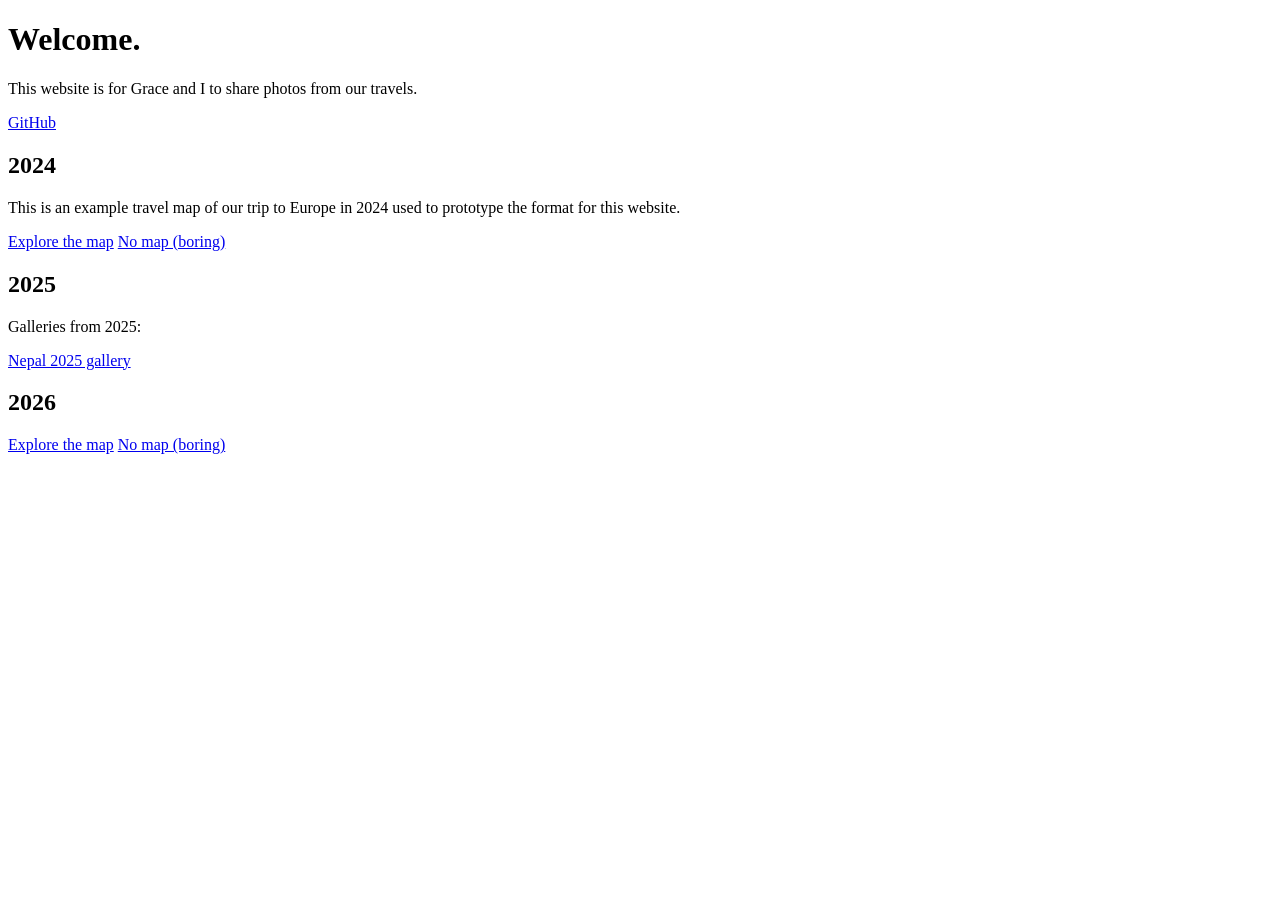
==== index.html @ 1be79d53 "Change homepage title" ====
<!DOCTYPE html>
<html lang="en">
<head>
  <meta charset="UTF-8">
  <title>Grace and Rushan</title>
  <link rel="stylesheet" href="./style/homepage.css">
  <link rel="icon" href="/favicon.ico">
</head>

<body class="landing">

  <header class="hero">
    <div class="hero-content">
      <h1>Welcome.</h1>
      <p>This website is for Grace and I to share photos from our travels.</p>
      <a href="https://github.com/ShanShanTukBoi/ShanShanTukBoi.github.io" class="btn">GitHub</a>
    </div>
  </header>

  <main class="sections">
    <section class="travel-card">
      <h2>2024</h2>
      <p>This is an example travel map of our trip to Europe in 2024 used to prototype the format for this website.</p>
      <a href="pages/map.html?trip=europe_2024" class="btn">Explore the map</a>
      <a href="pages/map-gallery.html?trip=europe_2024" class="btn">No map (boring)</a>
    </section>

    <section class="travel-card">
      <h2>2025</h2>
      <p>Galleries from 2025:</p>
      <a href="pages/gallery.html?gallery=nepal_2025" class="btn">Nepal 2025 gallery</a>
    </section>

    <section class="travel-card">
      <h2>2026</h2>
      <a href="pages/map.html?trip=2026" class="btn">Explore the map</a>
      <a href="pages/map-gallery.html?trip=2026" class="btn">No map (boring)</a>
    </section>
  </main>

</body>
</html>
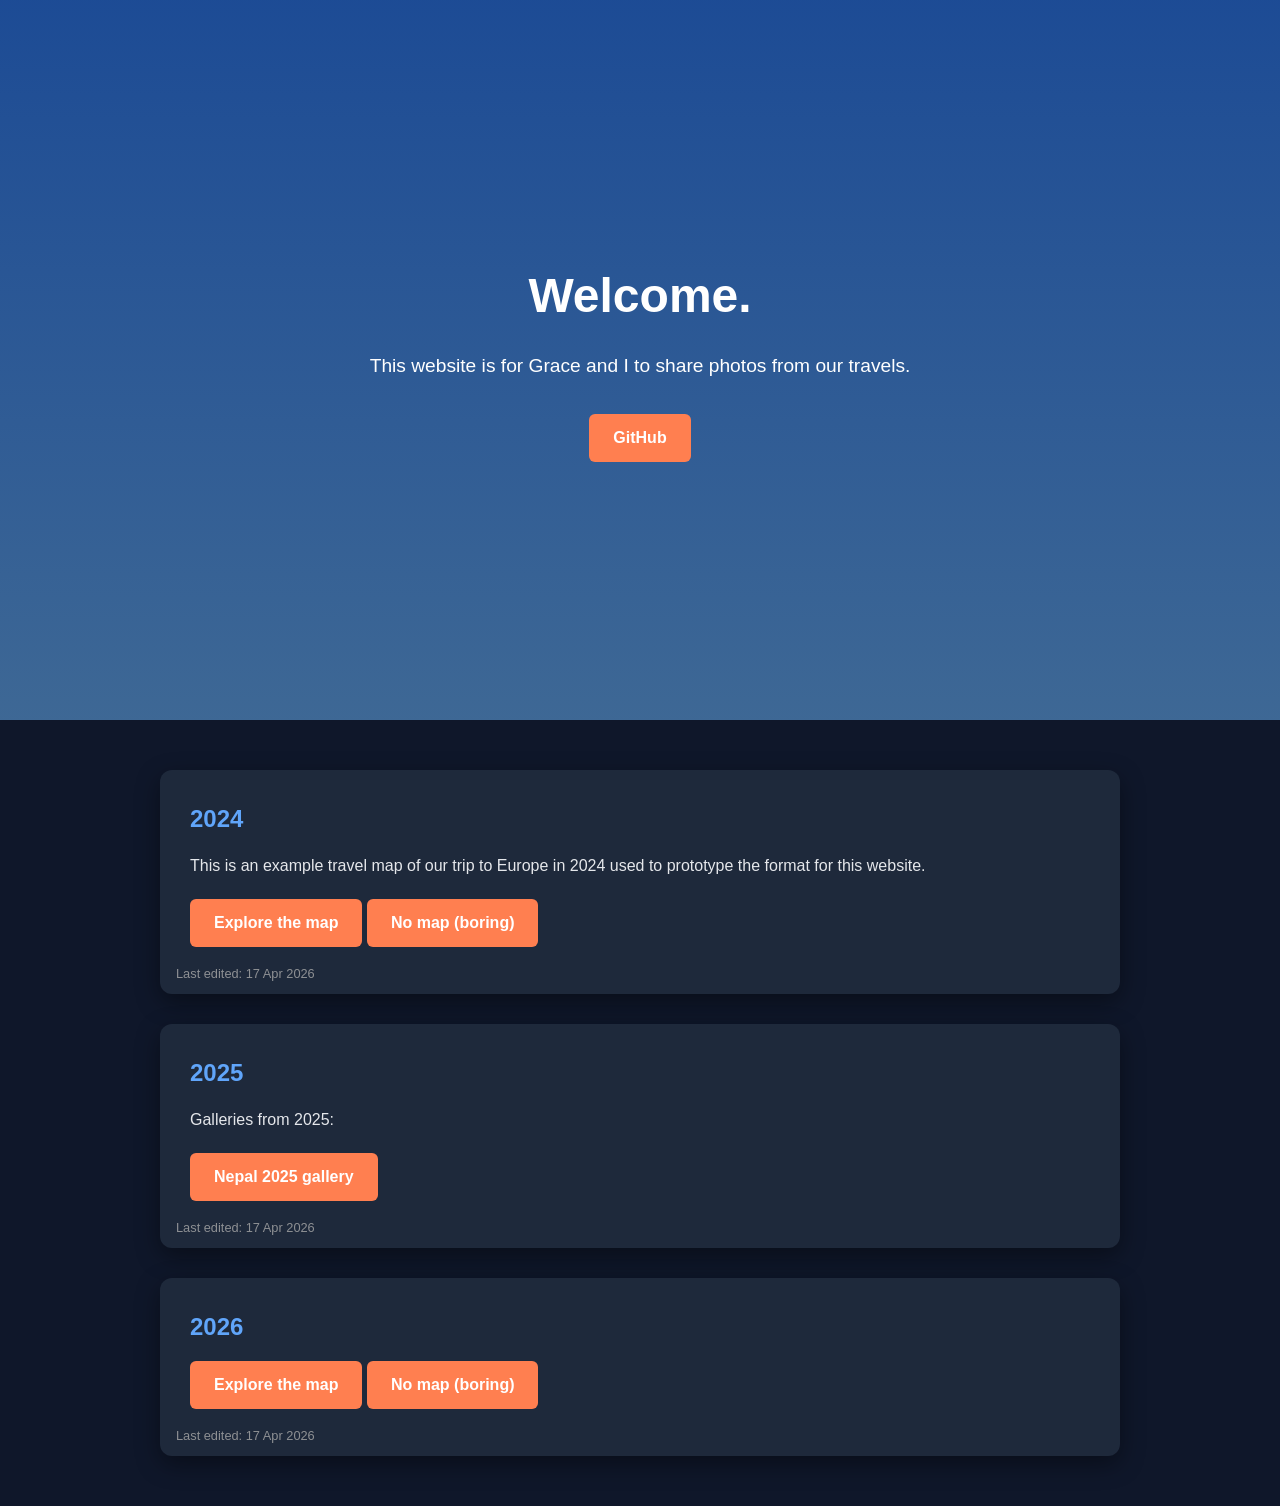
==== commit ea72e61f: "Add a 'last editted' tag to homepage" ====
--- a/index.html
+++ b/index.html
@@ -18,25 +18,64 @@
   </header>
 
   <main class="sections">
-    <section class="travel-card">
+    <section class="travel-card" data-json="data/2024/trip.json">
       <h2>2024</h2>
       <p>This is an example travel map of our trip to Europe in 2024 used to prototype the format for this website.</p>
-      <a href="pages/map.html?trip=europe_2024" class="btn">Explore the map</a>
-      <a href="pages/map-gallery.html?trip=europe_2024" class="btn">No map (boring)</a>
+      <a href="pages/map.html?trip=2024" class="btn">Explore the map</a>
+      <a href="pages/map-gallery.html?trip=2024" class="btn">No map (boring)</a>
+      <h2></h2>
     </section>
 
-    <section class="travel-card">
+    <section class="travel-card" data-json="data/nepal_2025.json">
       <h2>2025</h2>
       <p>Galleries from 2025:</p>
       <a href="pages/gallery.html?gallery=nepal_2025" class="btn">Nepal 2025 gallery</a>
+      <h2></h2>
     </section>
 
-    <section class="travel-card">
+    <section class="travel-card" data-json="data/2026/trip.json">
       <h2>2026</h2>
       <a href="pages/map.html?trip=2026" class="btn">Explore the map</a>
       <a href="pages/map-gallery.html?trip=2026" class="btn">No map (boring)</a>
+      <h2></h2>
     </section>
   </main>
 
+<script>
+async function addLastEditedTags() {
+  const cards = document.querySelectorAll('.travel-card');
+
+  for (const card of cards) {
+    const jsonPath = card.dataset.json;
+    if (!jsonPath) continue;
+
+    try {
+      const res = await fetch(jsonPath);
+      if (!res.ok) throw new Error(`Failed to load ${jsonPath}`);
+
+      const data = await res.json();
+      if (!data.generated_at) continue;
+
+      const date = new Date(data.generated_at);
+      const formatted = date.toLocaleDateString('en-AU', {
+        day: 'numeric',
+        month: 'short',
+        year: 'numeric'
+      });
+
+      const tag = document.createElement('p');
+      tag.className = 'last-edited';
+      tag.textContent = `Last edited: ${formatted}`;
+
+      card.appendChild(tag);
+    } catch (err) {
+      console.warn(err);
+    }
+  }
+}
+
+document.addEventListener('DOMContentLoaded', addLastEditedTags);
+</script>
+
 </body>
 </html>
--- a/style/homepage.css
+++ b/style/homepage.css
@@ -0,0 +1,109 @@
+/* General Reset */
+* {
+  box-sizing: border-box;
+  margin: 0;
+  padding: 0;
+  font-family: 'Segoe UI', Tahoma, Geneva, Verdana, sans-serif;
+}
+
+body {
+  background: #0f172a; /* deep navy */
+  color: #e5e7eb;
+  line-height: 1.6;
+}
+
+/* Hero Section */
+.hero {
+  display: flex;
+  align-items: center;
+  justify-content: center;
+  height: 80vh;
+  background: 
+    linear-gradient(rgba(42, 127, 255, 0.5), rgba(108, 184, 255, 0.5)),
+    url("https://i.imgur.com/Rz3YtQX.jpg") center/cover no-repeat;
+  color: white;
+  text-align: center;
+  padding: 0 20px;
+}
+
+.hero-content h1 {
+  font-size: 3rem;
+  margin-bottom: 1rem;
+}
+
+.hero-content p {
+  font-size: 1.2rem;
+  margin-bottom: 2rem;
+}
+
+.btn {
+  display: inline-block;
+  padding: 0.7rem 1.5rem;
+  background-color: #ff7f50;
+  color: white;
+  border-radius: 6px;
+  text-decoration: none;
+  font-weight: bold;
+  transition: all 0.3s ease;
+}
+
+.btn:hover {
+  background-color: #ff5733;
+  transform: translateY(-2px);
+}
+
+/* Sections */
+.sections {
+  max-width: 1000px;
+  margin: 50px auto;
+  padding: 0 20px;
+  display: grid;
+  gap: 30px;
+}
+
+.travel-card {
+  background: #1e293b;
+  padding: 30px;
+  border-radius: 12px;
+  box-shadow: 0 8px 25px rgba(0,0,0,0.4);
+  transition: transform 0.2s, box-shadow 0.2s;
+  position: relative;
+  padding-bottom: 2rem; /* create space for the footnote */
+}
+
+.travel-card:hover {
+  transform: translateY(-5px);
+  box-shadow: 0 8px 20px rgba(0,0,0,0.15);
+}
+
+.travel-card h2 {
+  color: #60a5fa;
+  margin-bottom: 15px;
+}
+
+.travel-card p {
+  margin-bottom: 20px;
+}
+
+/* Responsive */
+@media (max-width: 768px) {
+  .hero-content h1 {
+    font-size: 2.2rem;
+  }
+
+  .hero-content p {
+    font-size: 1rem;
+  }
+}
+
+.travel-card .last-edited {
+  position: absolute;
+  bottom: 0.6rem;
+  left: 1rem; /* align with your card padding */
+  
+  font-size: 0.8rem;
+  color: #aaa;
+  opacity: 0.8;
+
+  margin: 0; /* remove default <p> spacing */
+}
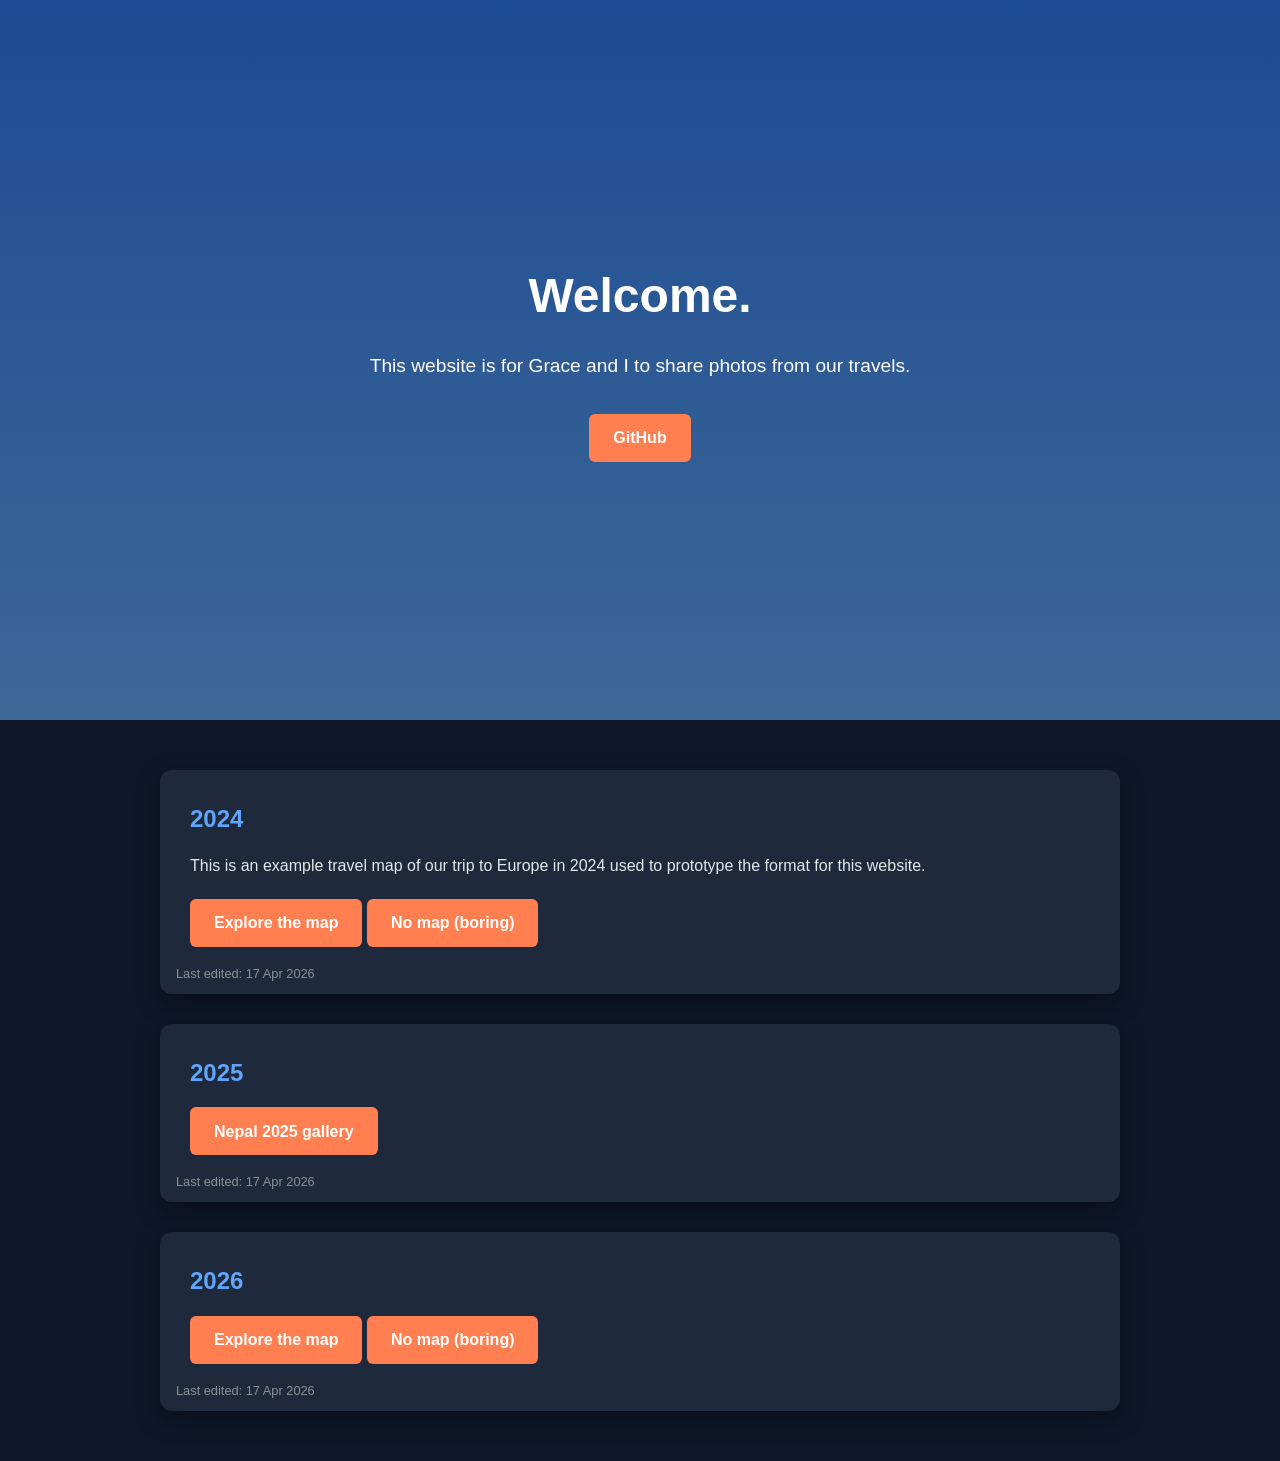
==== commit e6443ca6: "Remove redundant text" ====
--- a/index.html
+++ b/index.html
@@ -28,7 +28,6 @@
 
     <section class="travel-card" data-json="data/nepal_2025.json">
       <h2>2025</h2>
-      <p>Galleries from 2025:</p>
       <a href="pages/gallery.html?gallery=nepal_2025" class="btn">Nepal 2025 gallery</a>
       <h2></h2>
     </section>
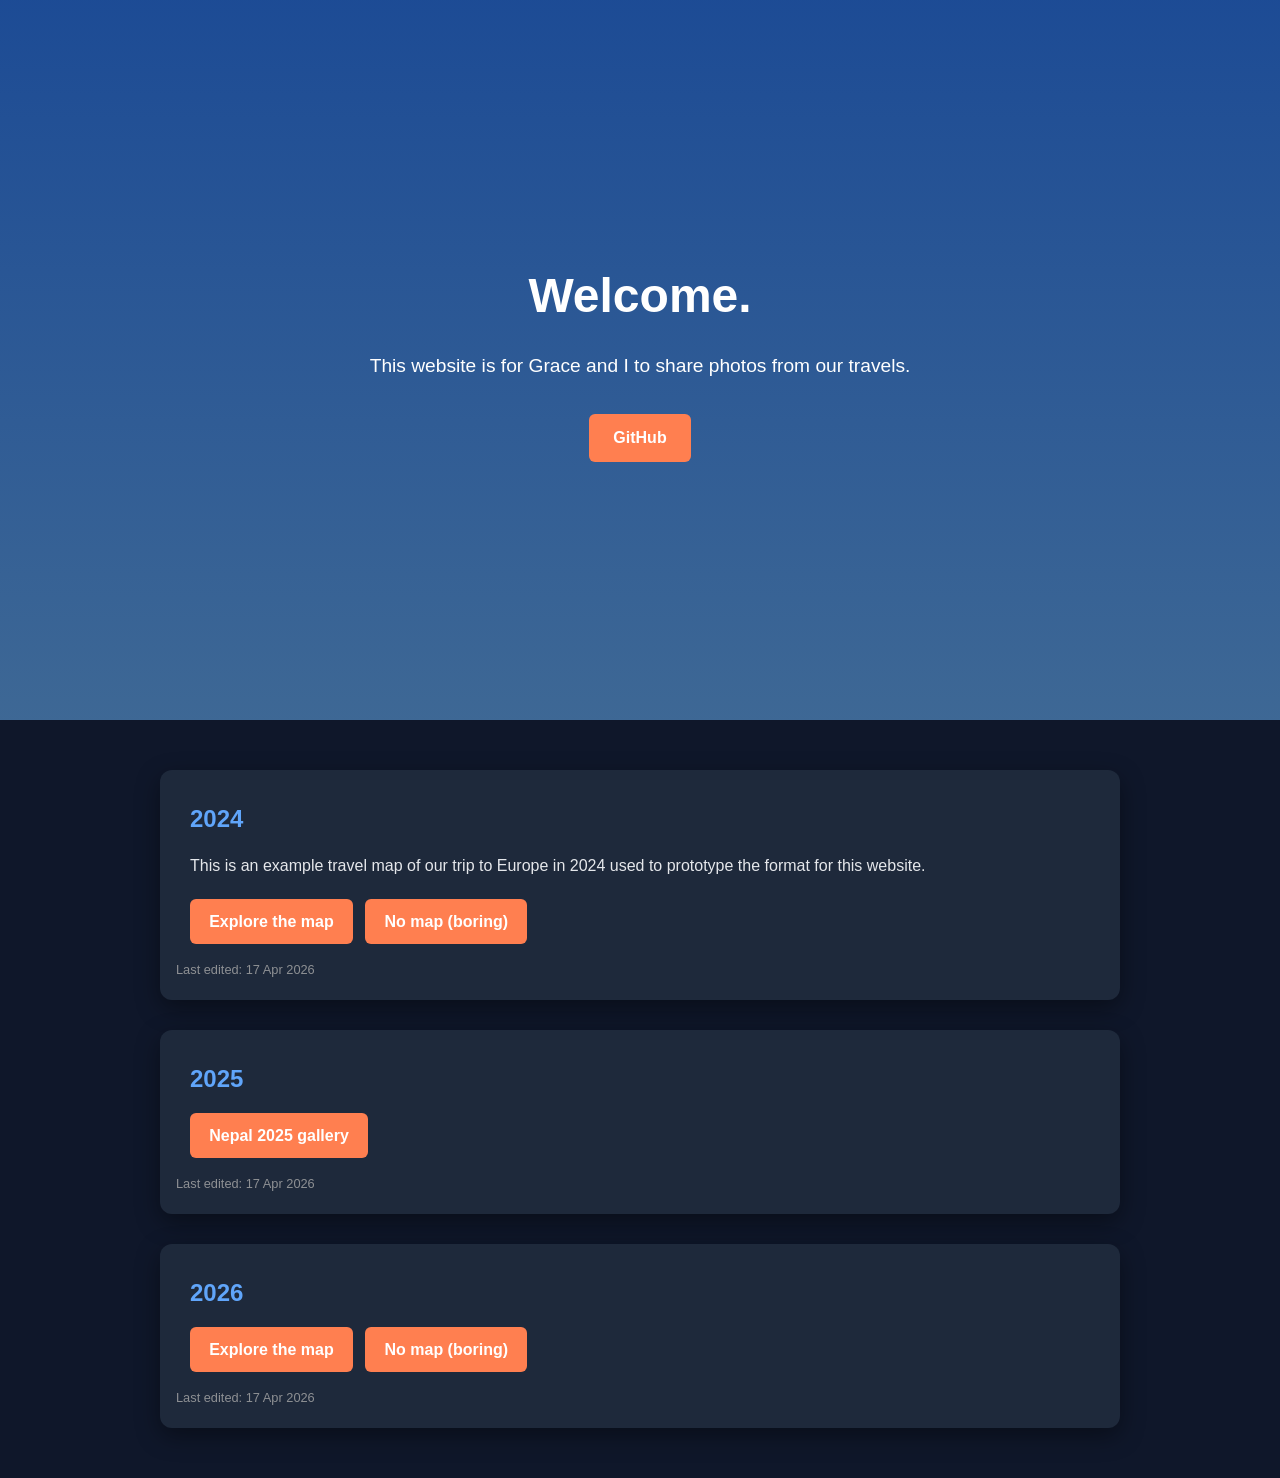
==== commit 9b577e16: "Refactor" ====
--- a/index.html
+++ b/index.html
@@ -2,12 +2,13 @@
 <html lang="en">
 <head>
   <meta charset="UTF-8">
+  <meta name="viewport" content="width=device-width, initial-scale=1.0">
   <title>Grace and Rushan</title>
+  <link rel="icon" href="/favicon.ico">
+  <link rel="stylesheet" href="./style/shared.css">
   <link rel="stylesheet" href="./style/homepage.css">
-  <link rel="icon" href="/favicon.ico">
 </head>
-
-<body class="landing">
+<body>
 
   <header class="hero">
     <div class="hero-content">
@@ -21,60 +22,50 @@
     <section class="travel-card" data-json="data/2024/trip.json">
       <h2>2024</h2>
       <p>This is an example travel map of our trip to Europe in 2024 used to prototype the format for this website.</p>
-      <a href="pages/map.html?trip=2024" class="btn">Explore the map</a>
-      <a href="pages/map-gallery.html?trip=2024" class="btn">No map (boring)</a>
-      <h2></h2>
+      <a href="pages/map.html?trip=2024"  class="btn">Explore the map</a>
+      <a href="pages/blog.html?trip=2024" class="btn">No map (boring)</a>
     </section>
 
     <section class="travel-card" data-json="data/nepal_2025.json">
       <h2>2025</h2>
       <a href="pages/gallery.html?gallery=nepal_2025" class="btn">Nepal 2025 gallery</a>
-      <h2></h2>
     </section>
 
     <section class="travel-card" data-json="data/2026/trip.json">
       <h2>2026</h2>
-      <a href="pages/map.html?trip=2026" class="btn">Explore the map</a>
-      <a href="pages/map-gallery.html?trip=2026" class="btn">No map (boring)</a>
-      <h2></h2>
+      <a href="pages/map.html?trip=2026"  class="btn">Explore the map</a>
+      <a href="pages/blog.html?trip=2026" class="btn">No map (boring)</a>
     </section>
   </main>
 
-<script>
-async function addLastEditedTags() {
-  const cards = document.querySelectorAll('.travel-card');
+  <script>
+    async function addLastEditedTags() {
+      const cards = document.querySelectorAll(".travel-card[data-json]");
 
-  for (const card of cards) {
-    const jsonPath = card.dataset.json;
-    if (!jsonPath) continue;
+      for (const card of cards) {
+        try {
+          const res = await fetch(card.dataset.json);
+          if (!res.ok) throw new Error(`Failed to load ${card.dataset.json}`);
 
-    try {
-      const res = await fetch(jsonPath);
-      if (!res.ok) throw new Error(`Failed to load ${jsonPath}`);
+          const data = await res.json();
+          if (!data.generated_at) continue;
 
-      const data = await res.json();
-      if (!data.generated_at) continue;
+          const formatted = new Date(data.generated_at).toLocaleDateString("en-AU", {
+            day: "numeric", month: "short", year: "numeric"
+          });
 
-      const date = new Date(data.generated_at);
-      const formatted = date.toLocaleDateString('en-AU', {
-        day: 'numeric',
-        month: 'short',
-        year: 'numeric'
-      });
+          const tag = document.createElement("p");
+          tag.className   = "last-edited";
+          tag.textContent = `Last edited: ${formatted}`;
+          card.appendChild(tag);
+        } catch (err) {
+          console.warn(err);
+        }
+      }
+    }
 
-      const tag = document.createElement('p');
-      tag.className = 'last-edited';
-      tag.textContent = `Last edited: ${formatted}`;
-
-      card.appendChild(tag);
-    } catch (err) {
-      console.warn(err);
-    }
-  }
-}
-
-document.addEventListener('DOMContentLoaded', addLastEditedTags);
-</script>
+    document.addEventListener("DOMContentLoaded", addLastEditedTags);
+  </script>
 
 </body>
-</html>
+</html>
--- a/style/shared.css
+++ b/style/shared.css
@@ -0,0 +1,147 @@
+/* =============================================================
+   shared.css — styles used across two or more pages
+   ============================================================= */
+
+/* ── Reset ── */
+*, *::before, *::after {
+  box-sizing: border-box;
+  margin: 0;
+  padding: 0;
+}
+
+/* ── Base ── */
+body {
+  font-family: 'Segoe UI', Tahoma, Geneva, Verdana, sans-serif;
+  background: #111;
+  color: #e5e7eb;
+  line-height: 1.6;
+}
+
+/* ── Button ── */
+.btn {
+  display: inline-block;
+  padding: 0.6rem 1.2rem;
+  background-color: #ff7f50;
+  color: white;
+  border-radius: 6px;
+  text-decoration: none;
+  font-weight: bold;
+  transition: background-color 0.2s ease, transform 0.2s ease;
+}
+.btn:hover {
+  background-color: #ff5733;
+  transform: translateY(-1px);
+}
+
+/* ── Post cards ── */
+.post {
+  border-top: 1px solid #333;
+  padding-top: 1rem;
+  margin-top: 1rem;
+}
+.post:first-of-type {
+  border-top: none;
+  padding-top: 0;
+  margin-top: 0.5rem;
+}
+
+/* ── Post header: avatar + name + date ── */
+.post-header {
+  display: flex;
+  align-items: center;
+  gap: 10px;
+  margin-bottom: 0.25rem;
+  text-align: left;
+}
+.avatar {
+  width: 36px;
+  height: 36px;
+  border-radius: 50%;
+  border: 1.5px solid #e8e8e8;
+  flex-shrink: 0;
+  object-fit: cover;
+  display: block;
+}
+.post-meta {
+  display: flex;
+  flex-direction: column;
+  gap: 2px;
+  line-height: 1;
+}
+.author {
+  font-size: 0.875rem;
+  font-weight: 600;
+  color: #fff;
+}
+.post-date {
+  font-size: 0.75rem;
+  color: #aaa;
+  margin-top: 2px;
+}
+.post h3 {
+  margin-top: 0.25rem;
+  margin-bottom: 0.25rem;
+}
+
+/* ── Lightbox ── */
+#lightbox {
+  position: fixed;
+  inset: 0;
+  background: rgba(0, 0, 0, 0.88);
+  display: none;
+  align-items: center;
+  justify-content: center;
+  z-index: 2000;
+  padding: 20px;
+}
+#lightbox.open { display: flex; }
+#lightbox-img {
+  max-width: 95vw;
+  max-height: 95vh;
+  border-radius: 6px;
+  box-shadow: 0 0 20px rgba(0, 0, 0, 0.5);
+}
+#lightbox-close {
+  position: absolute;
+  top: 20px;
+  right: 30px;
+  font-size: 40px;
+  color: white;
+  cursor: pointer;
+  user-select: none;
+  line-height: 1;
+}
+#lightbox-prev,
+#lightbox-next {
+  position: absolute;
+  top: 50%;
+  transform: translateY(-50%);
+  background: rgba(0, 0, 0, 0.5);
+  color: #fff;
+  border: none;
+  font-size: 1.75rem;
+  line-height: 1;
+  padding: 12px 16px;
+  cursor: pointer;
+  border-radius: 4px;
+  transition: background 0.15s;
+  user-select: none;
+  z-index: 10;
+}
+#lightbox-prev { left: 16px; }
+#lightbox-next { right: 16px; }
+#lightbox-prev:hover,
+#lightbox-next:hover { background: rgba(0, 0, 0, 0.85); }
+#lightbox-prev:disabled,
+#lightbox-next:disabled { opacity: 0.2; cursor: default; }
+#lightbox-counter {
+  position: absolute;
+  bottom: 16px;
+  left: 50%;
+  transform: translateX(-50%);
+  font-size: 0.8rem;
+  color: #aaa;
+  background: rgba(0, 0, 0, 0.5);
+  padding: 3px 10px;
+  border-radius: 20px;
+}
--- a/style/homepage.css
+++ b/style/homepage.css
@@ -1,58 +1,41 @@
-/* General Reset */
-* {
-  box-sizing: border-box;
-  margin: 0;
-  padding: 0;
-  font-family: 'Segoe UI', Tahoma, Geneva, Verdana, sans-serif;
+/* =============================================================
+   homepage.css — styles specific to index.html
+   ============================================================= */
+
+/* ── Override base body for homepage (lighter background) ── */
+body {
+  background: #0f172a;
 }
 
-body {
-  background: #0f172a; /* deep navy */
-  color: #e5e7eb;
-  line-height: 1.6;
-}
-
-/* Hero Section */
+/* ── Hero ── */
 .hero {
   display: flex;
   align-items: center;
   justify-content: center;
   height: 80vh;
-  background: 
+  background:
     linear-gradient(rgba(42, 127, 255, 0.5), rgba(108, 184, 255, 0.5)),
-    url("https://i.imgur.com/Rz3YtQX.jpg") center/cover no-repeat;
+    url("https://i.imgur.com/Rz3YtQX.jpg") center / cover no-repeat;
   color: white;
   text-align: center;
   padding: 0 20px;
 }
-
 .hero-content h1 {
   font-size: 3rem;
   margin-bottom: 1rem;
 }
-
 .hero-content p {
   font-size: 1.2rem;
   margin-bottom: 2rem;
 }
 
-.btn {
-  display: inline-block;
+/* Homepage .btn override — slightly larger padding */
+.hero .btn {
   padding: 0.7rem 1.5rem;
-  background-color: #ff7f50;
-  color: white;
-  border-radius: 6px;
-  text-decoration: none;
-  font-weight: bold;
-  transition: all 0.3s ease;
+  transition: background-color 0.3s ease, transform 0.3s ease;
 }
 
-.btn:hover {
-  background-color: #ff5733;
-  transform: translateY(-2px);
-}
-
-/* Sections */
+/* ── Trip cards ── */
 .sections {
   max-width: 1000px;
   margin: 50px auto;
@@ -60,50 +43,41 @@
   display: grid;
   gap: 30px;
 }
-
 .travel-card {
   background: #1e293b;
   padding: 30px;
+  padding-bottom: 2.5rem;
   border-radius: 12px;
-  box-shadow: 0 8px 25px rgba(0,0,0,0.4);
+  box-shadow: 0 8px 25px rgba(0, 0, 0, 0.4);
   transition: transform 0.2s, box-shadow 0.2s;
   position: relative;
-  padding-bottom: 2rem; /* create space for the footnote */
 }
-
 .travel-card:hover {
   transform: translateY(-5px);
-  box-shadow: 0 8px 20px rgba(0,0,0,0.15);
+  box-shadow: 0 8px 20px rgba(0, 0, 0, 0.15);
 }
-
 .travel-card h2 {
   color: #60a5fa;
   margin-bottom: 15px;
 }
-
 .travel-card p {
   margin-bottom: 20px;
 }
-
-/* Responsive */
-@media (max-width: 768px) {
-  .hero-content h1 {
-    font-size: 2.2rem;
-  }
-
-  .hero-content p {
-    font-size: 1rem;
-  }
+/* Push buttons away from the last-edited tag sitting at the card bottom */
+.travel-card .btn {
+  margin-bottom: 1rem;
+  margin-right: 8px;
 }
-
 .travel-card .last-edited {
   position: absolute;
-  bottom: 0.6rem;
-  left: 1rem; /* align with your card padding */
-  
+  left: 1rem;
   font-size: 0.8rem;
   color: #aaa;
   opacity: 0.8;
+}
 
-  margin: 0; /* remove default <p> spacing */
+/* ── Responsive ── */
+@media (max-width: 768px) {
+  .hero-content h1 { font-size: 2.2rem; }
+  .hero-content p  { font-size: 1rem; }
 }
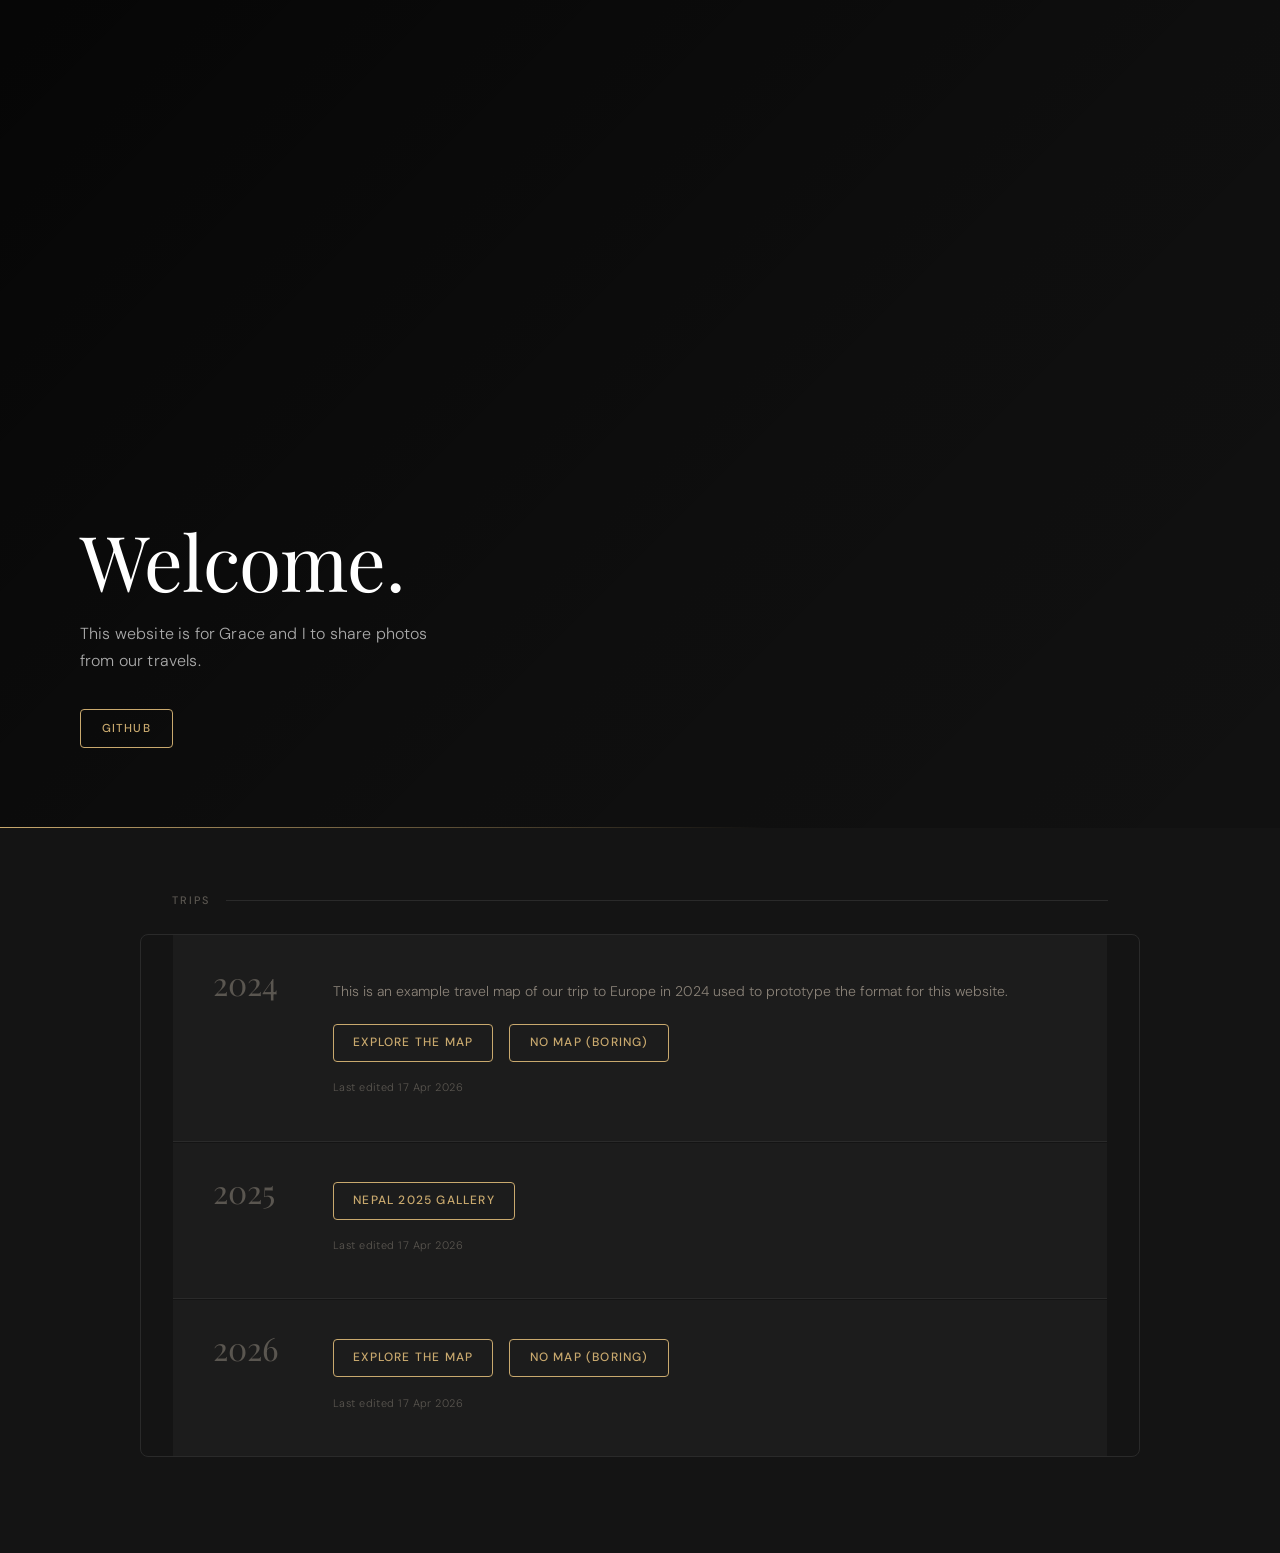
==== commit 1682b910: "Fancy new color scheme by Claude" ====
--- a/index.html
+++ b/index.html
@@ -18,23 +18,36 @@
     </div>
   </header>
 
+  <div class="sections-label">
+    <span>Trips</span>
+  </div>
+
   <main class="sections">
     <section class="travel-card" data-json="data/2024/trip.json">
-      <h2>2024</h2>
-      <p>This is an example travel map of our trip to Europe in 2024 used to prototype the format for this website.</p>
-      <a href="pages/map.html?trip=2024"  class="btn">Explore the map</a>
-      <a href="pages/blog.html?trip=2024" class="btn">No map (boring)</a>
+      <div class="travel-card-year">2024</div>
+      <div class="travel-card-body">
+        <h2>2024</h2>
+        <p>This is an example travel map of our trip to Europe in 2024 used to prototype the format for this website.</p>
+        <a href="pages/map.html?trip=2024"  class="btn">Explore the map</a>
+        <a href="pages/blog.html?trip=2024" class="btn">No map (boring)</a>
+      </div>
     </section>
 
     <section class="travel-card" data-json="data/nepal_2025.json">
-      <h2>2025</h2>
-      <a href="pages/gallery.html?gallery=nepal_2025" class="btn">Nepal 2025 gallery</a>
+      <div class="travel-card-year">2025</div>
+      <div class="travel-card-body">
+        <h2>2025</h2>
+        <a href="pages/gallery.html?gallery=nepal_2025" class="btn">Nepal 2025 gallery</a>
+      </div>
     </section>
 
     <section class="travel-card" data-json="data/2026/trip.json">
-      <h2>2026</h2>
-      <a href="pages/map.html?trip=2026"  class="btn">Explore the map</a>
-      <a href="pages/blog.html?trip=2026" class="btn">No map (boring)</a>
+      <div class="travel-card-year">2026</div>
+      <div class="travel-card-body">
+        <h2>2026</h2>
+        <a href="pages/map.html?trip=2026"  class="btn">Explore the map</a>
+        <a href="pages/blog.html?trip=2026" class="btn">No map (boring)</a>
+      </div>
     </section>
   </main>
 
@@ -56,8 +69,8 @@
 
           const tag = document.createElement("p");
           tag.className   = "last-edited";
-          tag.textContent = `Last edited: ${formatted}`;
-          card.appendChild(tag);
+          tag.textContent = `Last edited ${formatted}`;
+          card.querySelector(".travel-card-body").appendChild(tag);
         } catch (err) {
           console.warn(err);
         }
--- a/style/shared.css
+++ b/style/shared.css
@@ -1,6 +1,8 @@
 /* =============================================================
    shared.css — styles used across two or more pages
    ============================================================= */
+
+@import url('https://fonts.googleapis.com/css2?family=Playfair+Display:ital,wght@0,400;0,600;1,400&family=DM+Sans:wght@300;400;500&display=swap');
 
 /* ── Reset ── */
 *, *::before, *::after {
@@ -9,40 +11,67 @@
   padding: 0;
 }
 
+/* ── CSS Variables ── */
+:root {
+  --bg:         #141414;
+  --bg-surface: #1c1c1c;
+  --bg-raised:  #242424;
+  --border:     #2a2a2a;
+  --border-mid: #383838;
+  --text:       #e8e2d9;
+  --text-muted: #8a8278;
+  --text-dim:   #5a5650;
+  --accent:     #c9a96e;
+  --accent-dim: rgba(201,169,110,0.10);
+  --accent-hover: #dbbe8a;
+  --serif:      'Playfair Display', Georgia, serif;
+  --sans:       'DM Sans', system-ui, sans-serif;
+  --radius:     4px;
+  --radius-lg:  8px;
+  --transition: 0.2s ease;
+}
+
 /* ── Base ── */
 body {
-  font-family: 'Segoe UI', Tahoma, Geneva, Verdana, sans-serif;
-  background: #111;
-  color: #e5e7eb;
-  line-height: 1.6;
+  font-family: var(--sans);
+  background: var(--bg);
+  color: var(--text);
+  line-height: 1.65;
+  font-weight: 300;
+  -webkit-font-smoothing: antialiased;
 }
 
 /* ── Button ── */
 .btn {
   display: inline-block;
-  padding: 0.6rem 1.2rem;
-  background-color: #ff7f50;
-  color: white;
-  border-radius: 6px;
+  padding: 0.5rem 1.2rem;
+  background: transparent;
+  color: var(--accent);
+  border: 1px solid var(--accent);
+  border-radius: var(--radius);
   text-decoration: none;
-  font-weight: bold;
-  transition: background-color 0.2s ease, transform 0.2s ease;
+  font-family: var(--sans);
+  font-weight: 500;
+  font-size: 0.75rem;
+  letter-spacing: 0.1em;
+  text-transform: uppercase;
+  transition: background var(--transition), color var(--transition);
 }
 .btn:hover {
-  background-color: #ff5733;
-  transform: translateY(-1px);
+  background: var(--accent);
+  color: var(--bg);
 }
 
 /* ── Post cards ── */
 .post {
-  border-top: 1px solid #333;
-  padding-top: 1rem;
-  margin-top: 1rem;
+  border-top: 1px solid var(--border);
+  padding-top: 1.5rem;
+  margin-top: 1.5rem;
 }
 .post:first-of-type {
   border-top: none;
   padding-top: 0;
-  margin-top: 0.5rem;
+  margin-top: 0.75rem;
 }
 
 /* ── Post header: avatar + name + date ── */
@@ -50,14 +79,13 @@
   display: flex;
   align-items: center;
   gap: 10px;
-  margin-bottom: 0.25rem;
-  text-align: left;
+  margin-bottom: 0.5rem;
 }
 .avatar {
-  width: 36px;
-  height: 36px;
+  width: 30px;
+  height: 30px;
   border-radius: 50%;
-  border: 1.5px solid #e8e8e8;
+  border: 1px solid var(--border-mid);
   flex-shrink: 0;
   object-fit: cover;
   display: block;
@@ -69,25 +97,32 @@
   line-height: 1;
 }
 .author {
-  font-size: 0.875rem;
-  font-weight: 600;
-  color: #fff;
+  font-size: 0.78rem;
+  font-weight: 500;
+  color: var(--text);
+  letter-spacing: 0.02em;
 }
 .post-date {
-  font-size: 0.75rem;
-  color: #aaa;
+  font-size: 0.68rem;
+  color: var(--text-muted);
   margin-top: 2px;
+  letter-spacing: 0.04em;
 }
 .post h3 {
-  margin-top: 0.25rem;
-  margin-bottom: 0.25rem;
+  font-family: var(--serif);
+  font-weight: 400;
+  font-size: 1.15rem;
+  margin-top: 0.4rem;
+  margin-bottom: 0.4rem;
+  color: var(--text);
+  line-height: 1.4;
 }
 
 /* ── Lightbox ── */
 #lightbox {
   position: fixed;
   inset: 0;
-  background: rgba(0, 0, 0, 0.88);
+  background: rgba(0, 0, 0, 0.97);
   display: none;
   align-items: center;
   justify-content: center;
@@ -97,51 +132,58 @@
 #lightbox.open { display: flex; }
 #lightbox-img {
   max-width: 95vw;
-  max-height: 95vh;
-  border-radius: 6px;
-  box-shadow: 0 0 20px rgba(0, 0, 0, 0.5);
+  max-height: 90vh;
+  border-radius: 2px;
 }
 #lightbox-close {
   position: absolute;
-  top: 20px;
-  right: 30px;
-  font-size: 40px;
-  color: white;
+  top: 24px;
+  right: 32px;
+  font-size: 26px;
+  color: var(--text-muted);
   cursor: pointer;
   user-select: none;
   line-height: 1;
+  transition: color var(--transition);
+  font-weight: 300;
 }
+#lightbox-close:hover { color: var(--text); }
+
 #lightbox-prev,
 #lightbox-next {
   position: absolute;
   top: 50%;
   transform: translateY(-50%);
-  background: rgba(0, 0, 0, 0.5);
-  color: #fff;
-  border: none;
-  font-size: 1.75rem;
+  background: transparent;
+  color: var(--text-muted);
+  border: 1px solid var(--border-mid);
+  font-size: 1.3rem;
   line-height: 1;
-  padding: 12px 16px;
+  padding: 14px 18px;
   cursor: pointer;
-  border-radius: 4px;
-  transition: background 0.15s;
+  border-radius: var(--radius);
+  transition: color var(--transition), border-color var(--transition), background var(--transition);
   user-select: none;
   z-index: 10;
 }
-#lightbox-prev { left: 16px; }
-#lightbox-next { right: 16px; }
+#lightbox-prev { left: 20px; }
+#lightbox-next { right: 20px; }
 #lightbox-prev:hover,
-#lightbox-next:hover { background: rgba(0, 0, 0, 0.85); }
+#lightbox-next:hover {
+  color: var(--text);
+  border-color: var(--text-muted);
+  background: rgba(255,255,255,0.04);
+}
 #lightbox-prev:disabled,
-#lightbox-next:disabled { opacity: 0.2; cursor: default; }
+#lightbox-next:disabled { opacity: 0.12; cursor: default; }
+
 #lightbox-counter {
   position: absolute;
-  bottom: 16px;
+  bottom: 20px;
   left: 50%;
   transform: translateX(-50%);
-  font-size: 0.8rem;
-  color: #aaa;
-  background: rgba(0, 0, 0, 0.5);
-  padding: 3px 10px;
-  border-radius: 20px;
+  font-size: 0.68rem;
+  color: var(--text-dim);
+  letter-spacing: 0.12em;
+  text-transform: uppercase;
 }
--- a/style/homepage.css
+++ b/style/homepage.css
@@ -2,82 +2,178 @@
    homepage.css — styles specific to index.html
    ============================================================= */
 
-/* ── Override base body for homepage (lighter background) ── */
 body {
-  background: #0f172a;
+  background: var(--bg);
 }
 
 /* ── Hero ── */
 .hero {
+  position: relative;
+  display: flex;
+  align-items: flex-end;
+  justify-content: flex-start;
+  height: 92vh;
+  overflow: hidden;
+  padding: 0 0 5rem 5rem;
+  background:
+    url("https://i.imgur.com/Rz3YtQX.jpg") center / cover no-repeat;
+}
+
+/* Dark gradient overlay */
+.hero::before {
+  content: '';
+  position: absolute;
+  inset: 0;
+  background: linear-gradient(
+    135deg,
+    rgba(0,0,0,0.72) 0%,
+    rgba(0,0,0,0.30) 60%,
+    rgba(0,0,0,0.15) 100%
+  );
+}
+
+/* Thin gold rule at the bottom of hero */
+.hero::after {
+  content: '';
+  position: absolute;
+  bottom: 0;
+  left: 0;
+  right: 0;
+  height: 1px;
+  background: linear-gradient(90deg, var(--accent), transparent 60%);
+}
+
+.hero-content {
+  position: relative;
+  z-index: 1;
+  max-width: 560px;
+}
+
+.hero-content h1 {
+  font-family: var(--serif);
+  font-size: clamp(2.8rem, 6vw, 5rem);
+  font-weight: 400;
+  line-height: 1.05;
+  color: #fff;
+  margin-bottom: 1.2rem;
+  letter-spacing: -0.01em;
+}
+
+.hero-content p {
+  font-size: 1rem;
+  color: rgba(255,255,255,0.65);
+  margin-bottom: 2.2rem;
+  font-weight: 300;
+  letter-spacing: 0.01em;
+  max-width: 380px;
+  line-height: 1.7;
+}
+
+.hero .btn {
+  font-size: 0.72rem;
+  padding: 0.55rem 1.3rem;
+}
+
+/* ── Section label above cards ── */
+.sections-label {
+  max-width: 1000px;
+  margin: 4rem auto 1.5rem;
+  padding: 0 2rem;
   display: flex;
   align-items: center;
-  justify-content: center;
-  height: 80vh;
-  background:
-    linear-gradient(rgba(42, 127, 255, 0.5), rgba(108, 184, 255, 0.5)),
-    url("https://i.imgur.com/Rz3YtQX.jpg") center / cover no-repeat;
-  color: white;
-  text-align: center;
-  padding: 0 20px;
+  gap: 1rem;
 }
-.hero-content h1 {
-  font-size: 3rem;
-  margin-bottom: 1rem;
+.sections-label span {
+  font-size: 0.68rem;
+  font-weight: 500;
+  letter-spacing: 0.18em;
+  text-transform: uppercase;
+  color: var(--text-dim);
+  white-space: nowrap;
 }
-.hero-content p {
-  font-size: 1.2rem;
-  margin-bottom: 2rem;
-}
-
-/* Homepage .btn override — slightly larger padding */
-.hero .btn {
-  padding: 0.7rem 1.5rem;
-  transition: background-color 0.3s ease, transform 0.3s ease;
+.sections-label::after {
+  content: '';
+  flex: 1;
+  height: 1px;
+  background: var(--border);
 }
 
 /* ── Trip cards ── */
 .sections {
   max-width: 1000px;
-  margin: 50px auto;
-  padding: 0 20px;
+  margin: 0 auto 6rem;
+  padding: 0 2rem;
   display: grid;
-  gap: 30px;
+  gap: 1px;
+  border: 1px solid var(--border);
+  border-radius: var(--radius-lg);
+  overflow: hidden;
 }
+
 .travel-card {
-  background: #1e293b;
-  padding: 30px;
-  padding-bottom: 2.5rem;
-  border-radius: 12px;
-  box-shadow: 0 8px 25px rgba(0, 0, 0, 0.4);
-  transition: transform 0.2s, box-shadow 0.2s;
+  background: var(--bg-surface);
+  padding: 2rem 2.5rem;
   position: relative;
+  display: flex;
+  align-items: baseline;
+  gap: 2.5rem;
+  transition: background var(--transition);
+  border-bottom: 1px solid var(--border);
 }
-.travel-card:hover {
-  transform: translateY(-5px);
-  box-shadow: 0 8px 20px rgba(0, 0, 0, 0.15);
+.travel-card:last-child { border-bottom: none; }
+.travel-card:hover { background: var(--bg-raised); }
+
+.travel-card-year {
+  font-family: var(--serif);
+  font-size: 2rem;
+  font-weight: 400;
+  color: var(--text-dim);
+  flex-shrink: 0;
+  width: 5rem;
+  line-height: 1;
+  transition: color var(--transition);
 }
+.travel-card:hover .travel-card-year { color: var(--accent); }
+
+.travel-card-body {
+  flex: 1;
+  display: flex;
+  flex-wrap: wrap;
+  align-items: center;
+  gap: 0.6rem 1rem;
+}
+
 .travel-card h2 {
-  color: #60a5fa;
-  margin-bottom: 15px;
+  /* hide the original h2, year shown separately */
+  display: none;
 }
+
 .travel-card p {
-  margin-bottom: 20px;
+  width: 100%;
+  font-size: 0.875rem;
+  color: var(--text-muted);
+  font-weight: 300;
+  margin-bottom: 0.75rem;
+  line-height: 1.6;
 }
-/* Push buttons away from the last-edited tag sitting at the card bottom */
+
 .travel-card .btn {
-  margin-bottom: 1rem;
-  margin-right: 8px;
+  margin-right: 0;
 }
+
 .travel-card .last-edited {
-  position: absolute;
-  left: 1rem;
-  font-size: 0.8rem;
-  color: #aaa;
-  opacity: 0.8;
+  width: 100%;
+  font-size: 0.68rem;
+  color: var(--text-dim);
+  letter-spacing: 0.04em;
+  margin-top: 0.5rem;
 }
 
 /* ── Responsive ── */
 @media (max-width: 768px) {
-  .hero-content h1 { font-size: 2.2rem; }
-  .hero-content p  { font-size: 1rem; }
+  .hero { padding: 0 0 3rem 2rem; }
+  .hero-content h1 { font-size: 2.6rem; }
+  .travel-card { flex-direction: column; gap: 0.75rem; padding: 1.5rem; }
+  .travel-card-year { width: auto; font-size: 1.5rem; }
+  .sections-label { margin-top: 3rem; }
 }
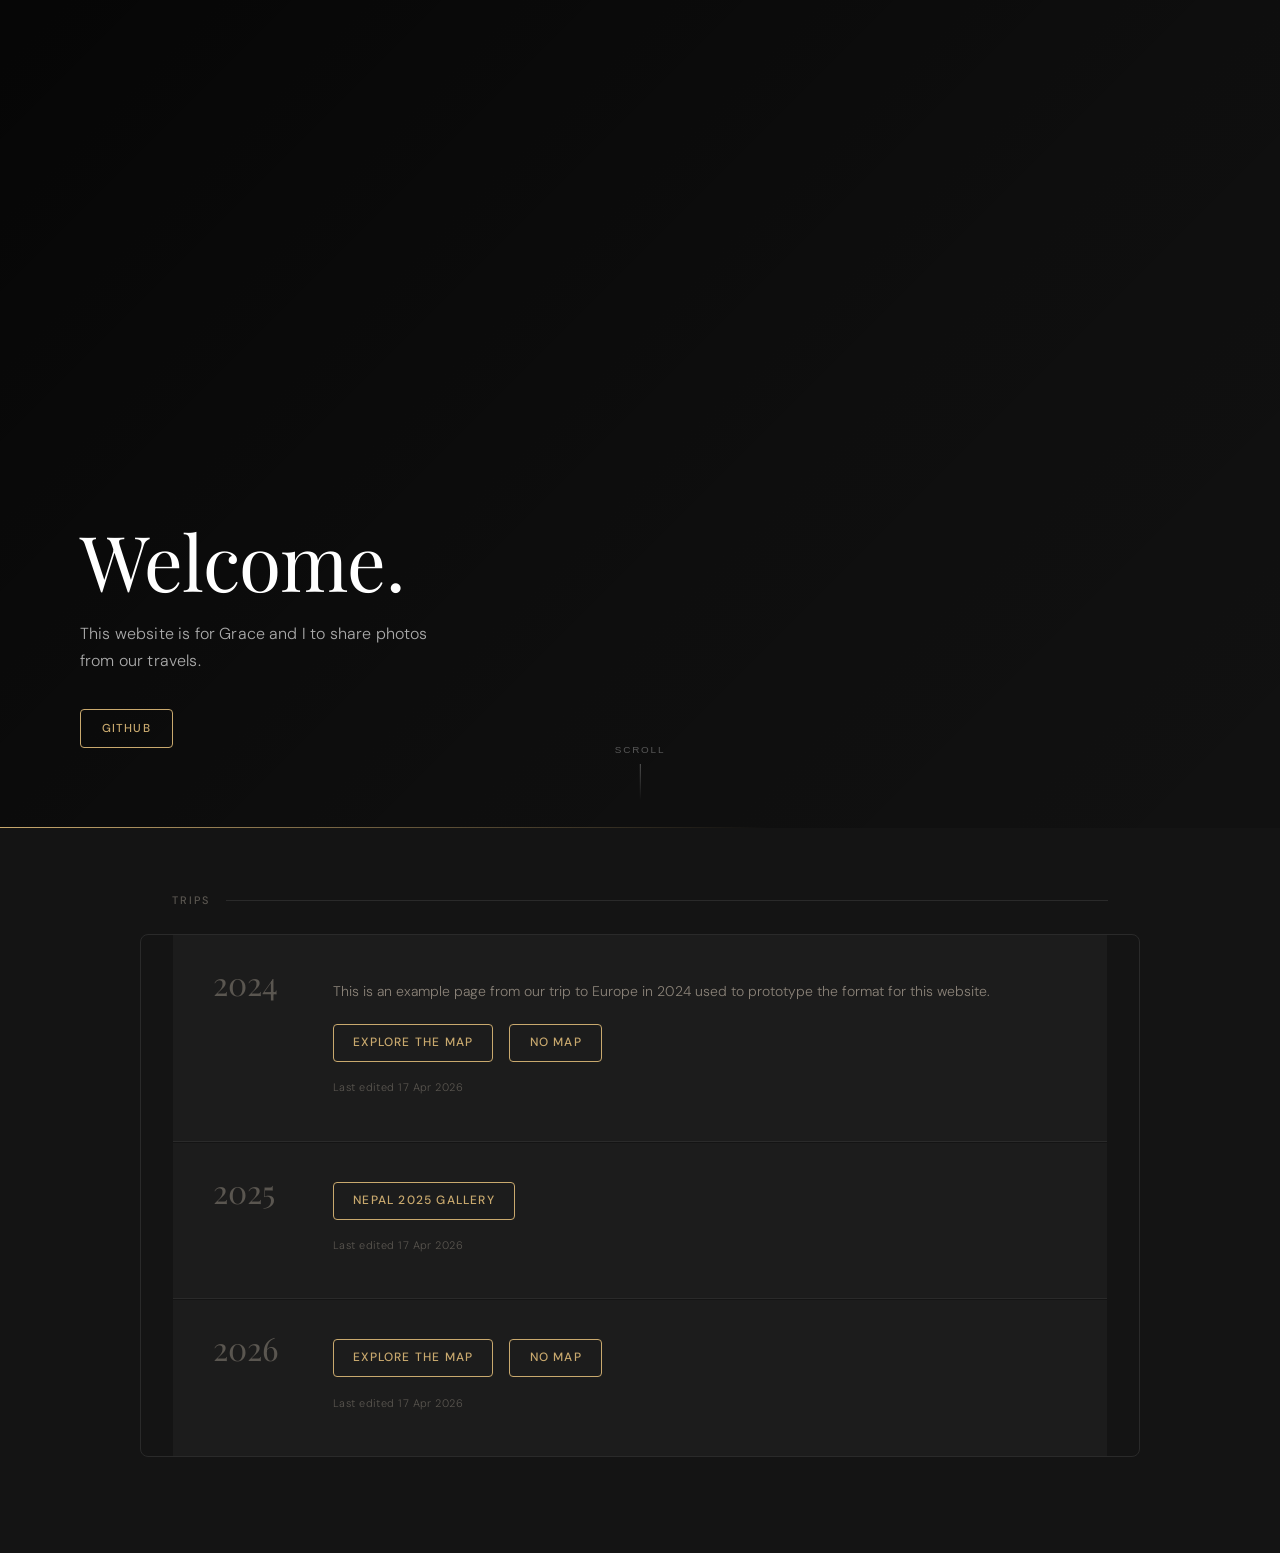
==== commit d1feed21: "Add scroll idicator" ====
--- a/index.html
+++ b/index.html
@@ -16,6 +16,7 @@
       <p>This website is for Grace and I to share photos from our travels.</p>
       <a href="https://github.com/ShanShanTukBoi/ShanShanTukBoi.github.io" class="btn">GitHub</a>
     </div>
+    <div class="hero-scroll" aria-hidden="true">Scroll</div>
   </header>
 
   <div class="sections-label">
@@ -27,9 +28,9 @@
       <div class="travel-card-year">2024</div>
       <div class="travel-card-body">
         <h2>2024</h2>
-        <p>This is an example travel map of our trip to Europe in 2024 used to prototype the format for this website.</p>
+        <p>This is an example page from our trip to Europe in 2024 used to prototype the format for this website.</p>
         <a href="pages/map.html?trip=2024"  class="btn">Explore the map</a>
-        <a href="pages/blog.html?trip=2024" class="btn">No map (boring)</a>
+        <a href="pages/blog.html?trip=2024" class="btn">No map</a>
       </div>
     </section>
 
@@ -46,7 +47,7 @@
       <div class="travel-card-body">
         <h2>2026</h2>
         <a href="pages/map.html?trip=2026"  class="btn">Explore the map</a>
-        <a href="pages/blog.html?trip=2026" class="btn">No map (boring)</a>
+        <a href="pages/blog.html?trip=2026" class="btn">No map</a>
       </div>
     </section>
   </main>
--- a/style/homepage.css
+++ b/style/homepage.css
@@ -176,4 +176,33 @@
   .travel-card { flex-direction: column; gap: 0.75rem; padding: 1.5rem; }
   .travel-card-year { width: auto; font-size: 1.5rem; }
   .sections-label { margin-top: 3rem; }
-}+}
+
+/* ── Animated scroll indicator ── */
+.hero-scroll {
+  position: absolute;
+  bottom: 28px;
+  left: 50%;
+  transform: translateX(-50%);
+  display: flex;
+  flex-direction: column;
+  align-items: center;
+  gap: 6px;
+  color: rgba(255,255,255,0.3);
+  font-family: 'Inter', sans-serif;
+  font-size: 0.62rem;
+  letter-spacing: 0.18em;
+  text-transform: uppercase;
+  animation: bob 2.4s ease-in-out infinite;
+}
+.hero-scroll::after {
+  content: '';
+  display: block;
+  width: 1px;
+  height: 36px;
+  background: linear-gradient(to bottom, rgba(255,255,255,0.3), transparent);
+}
+@keyframes bob {
+  0%, 100% { transform: translateX(-50%) translateY(0); }
+  50%       { transform: translateX(-50%) translateY(7px); }
+}
